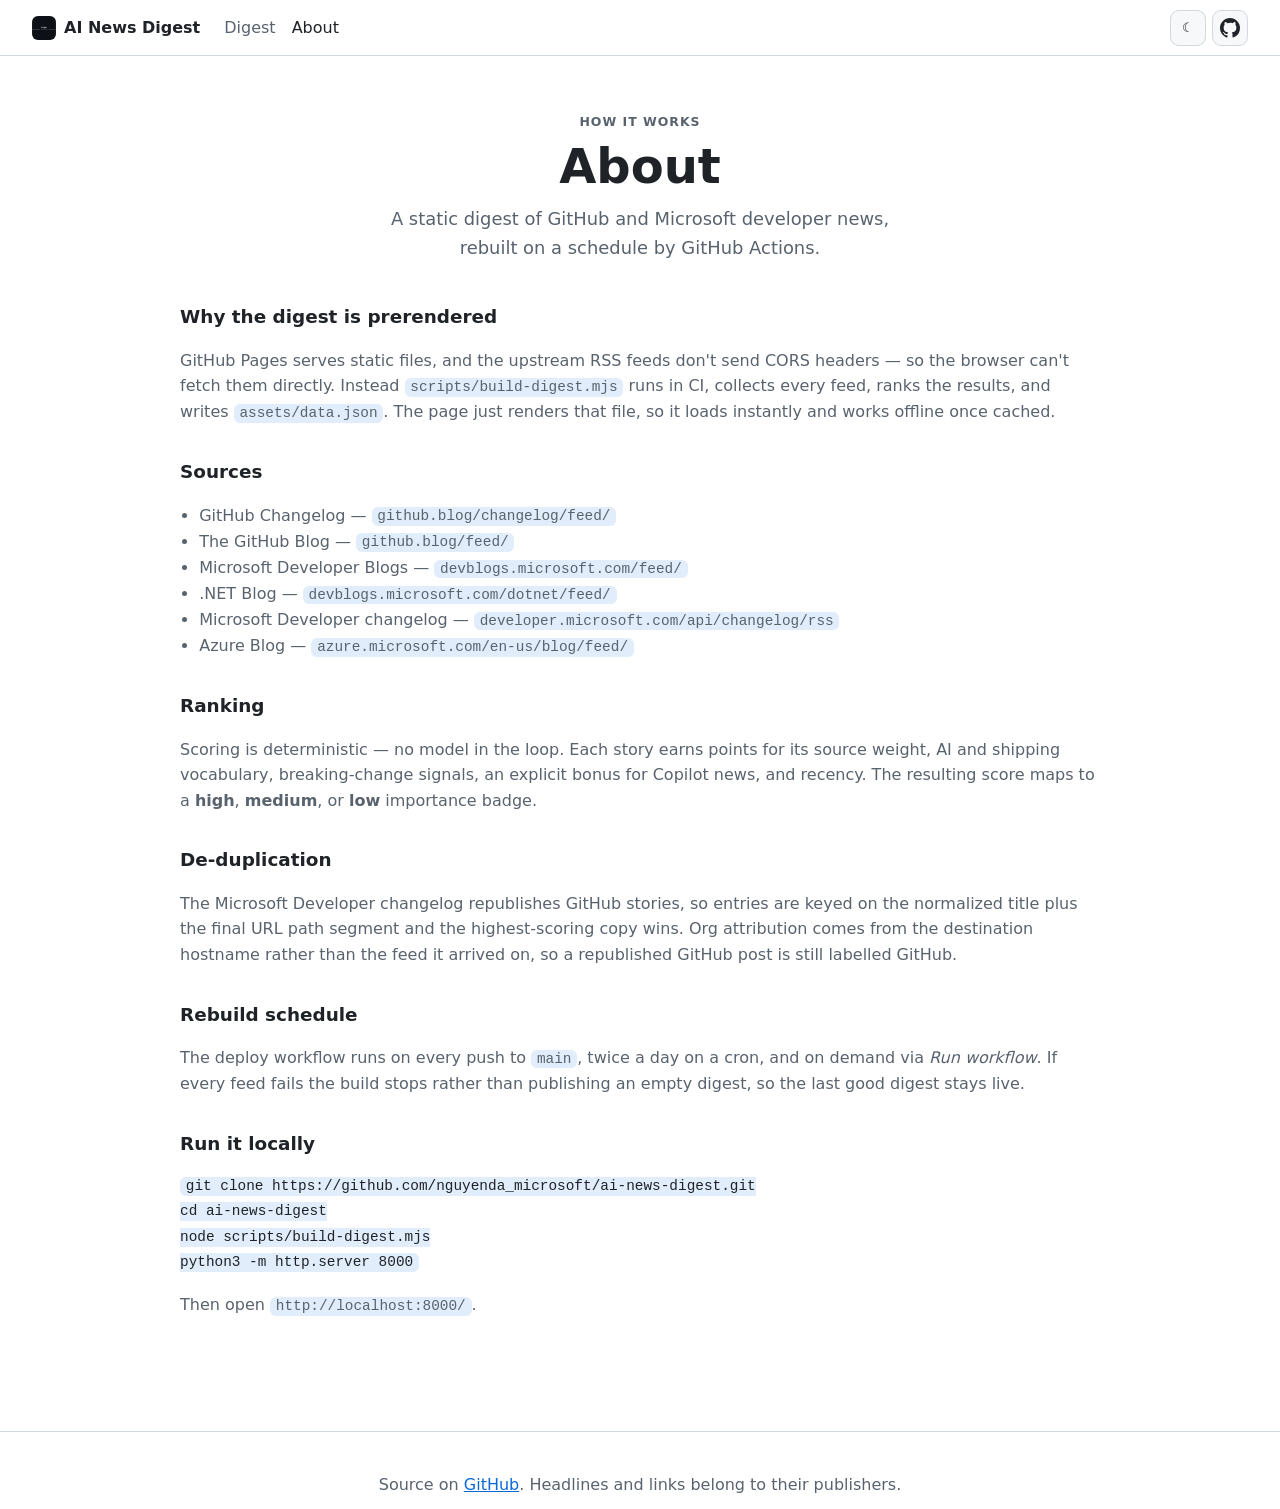
==== about.html @ 1d8b5e1a "Add AI News Digest static site for GitHub Pages Publishes the AI News Digest as a static site: the f" ====
<!DOCTYPE html>
<html lang="en">
  <head>
    <meta charset="utf-8" />
    <meta name="viewport" content="width=device-width, initial-scale=1" />
    <meta name="description" content="How AI News Digest collects, de-duplicates, and ranks GitHub and Microsoft developer news." />
    <title>About · AI News Digest</title>
    <link rel="icon" href="./assets/images/favicon.svg" />
    <script>
      (function () {
        try {
          var t = localStorage.getItem("theme") ||
            (matchMedia("(prefers-color-scheme: light)").matches ? "light" : "dark");
          document.documentElement.setAttribute("data-theme", t);
        } catch (e) {}
      })();
    </script>
    <link rel="stylesheet" href="./assets/styles.css" />
  </head>
  <body>
    <header class="topbar">
      <a class="brand" href="./index.html">
        <img class="brand-mark" src="./assets/images/logo.svg" alt="" width="24" height="24" />
        AI News Digest
      </a>
      <nav class="topnav">
        <a href="./index.html">Digest</a>
        <a href="./about.html" aria-current="page">About</a>
      </nav>
      <div class="bar-actions">
        <button id="theme-toggle" class="icon-btn" type="button" aria-label="Toggle color theme" title="Toggle theme"></button>
        <a class="icon-btn" href="https://github.com/nguyenda_microsoft/ai-news-digest" target="_blank" rel="noopener" aria-label="View source on GitHub" title="View source on GitHub">
          <svg viewBox="0 0 16 16" width="20" height="20" aria-hidden="true"><path fill="currentColor" d="M8 0C3.58 0 0 3.58 0 8c0 3.54 2.29 6.53 5.47 7.59.4.07.55-.17.55-.38 0-.19-.01-.82-.01-1.49-2.01.37-2.53-.49-2.69-.94-.09-.23-.48-.94-.82-1.13-.28-.15-.68-.52-.01-.53.63-.01 1.08.58 1.23.82.72 1.21 1.87.87 2.33.66.07-.52.28-.87.51-1.07-1.78-.2-3.64-.89-3.64-3.95 0-.87.31-1.59.82-2.15-.08-.2-.36-1.02.08-2.12 0 0 .67-.21 2.2.82a7.6 7.6 0 0 1 2-.27c.68 0 1.36.09 2 .27 1.53-1.04 2.2-.82 2.2-.82.44 1.1.16 1.92.08 2.12.51.56.82 1.27.82 2.15 0 3.07-1.87 3.75-3.65 3.95.29.25.54.73.54 1.48 0 1.07-.01 1.93-.01 2.2 0 .21.15.46.55.38A8.01 8.01 0 0 0 16 8c0-4.42-3.58-8-8-8z"/></svg>
        </a>
      </div>
    </header>

    <main class="wrap prose">
      <header class="hero">
        <p class="eyebrow">How it works</p>
        <h1>About</h1>
        <p class="lede">
          A static digest of GitHub and Microsoft developer news, rebuilt on a
          schedule by GitHub Actions.
        </p>
      </header>

      <h2>Why the digest is prerendered</h2>
      <p>
        GitHub Pages serves static files, and the upstream RSS feeds don't send
        CORS headers — so the browser can't fetch them directly. Instead
        <code>scripts/build-digest.mjs</code> runs in CI, collects every feed,
        ranks the results, and writes <code>assets/data.json</code>. The page just
        renders that file, so it loads instantly and works offline once cached.
      </p>

      <h2>Sources</h2>
      <ul>
        <li>GitHub Changelog — <code>github.blog/changelog/feed/</code></li>
        <li>The GitHub Blog — <code>github.blog/feed/</code></li>
        <li>Microsoft Developer Blogs — <code>devblogs.microsoft.com/feed/</code></li>
        <li>.NET Blog — <code>devblogs.microsoft.com/dotnet/feed/</code></li>
        <li>Microsoft Developer changelog — <code>developer.microsoft.com/api/changelog/rss</code></li>
        <li>Azure Blog — <code>azure.microsoft.com/en-us/blog/feed/</code></li>
      </ul>

      <h2>Ranking</h2>
      <p>
        Scoring is deterministic — no model in the loop. Each story earns points
        for its source weight, AI and shipping vocabulary, breaking-change
        signals, an explicit bonus for Copilot news, and recency. The resulting
        score maps to a <strong>high</strong>, <strong>medium</strong>, or
        <strong>low</strong> importance badge.
      </p>

      <h2>De-duplication</h2>
      <p>
        The Microsoft Developer changelog republishes GitHub stories, so entries
        are keyed on the normalized title plus the final URL path segment and the
        highest-scoring copy wins. Org attribution comes from the destination
        hostname rather than the feed it arrived on, so a republished GitHub post
        is still labelled GitHub.
      </p>

      <h2>Rebuild schedule</h2>
      <p>
        The deploy workflow runs on every push to <code>main</code>, twice a day
        on a cron, and on demand via <em>Run workflow</em>. If every feed fails
        the build stops rather than publishing an empty digest, so the last good
        digest stays live.
      </p>

      <h2>Run it locally</h2>
      <pre><code>git clone https://github.com/nguyenda_microsoft/ai-news-digest.git
cd ai-news-digest
node scripts/build-digest.mjs
python3 -m http.server 8000</code></pre>
      <p>Then open <code>http://localhost:8000/</code>.</p>
    </main>

    <footer class="foot">
      <p>
        Source on
        <a href="https://github.com/nguyenda_microsoft/ai-news-digest">GitHub</a>.
        Headlines and links belong to their publishers.
      </p>
    </footer>

    <script>
      const t = document.getElementById("theme-toggle");
      const paint = () => {
        t.textContent = document.documentElement.getAttribute("data-theme") === "light" ? "☾" : "☀";
      };
      t.addEventListener("click", () => {
        const next = document.documentElement.getAttribute("data-theme") === "light" ? "dark" : "light";
        document.documentElement.setAttribute("data-theme", next);
        try { localStorage.setItem("theme", next); } catch {}
        paint();
      });
      paint();
    </script>
  </body>
</html>
---- assets/styles.css ----
:root {
  --bg: #0d1117; --panel: #161b22; --border: #30363d;
  --fg: #e6edf3; --muted: #9198a1; --accent: #2f81f7;
  --ok: #3fb950; --err: #f85149;
  --radius: 12px;
}
:root[data-theme="light"] {
  --bg: #ffffff; --panel: #f6f8fa; --border: #d0d7de;
  --fg: #1f2328; --muted: #59636e; --accent: #0969da;
  --ok: #1a7f37; --err: #cf222e;
}
* { box-sizing: border-box; }
html { -webkit-text-size-adjust: 100%; }
body {
  margin: 0; background: var(--bg); color: var(--fg);
  font: 16px/1.6 -apple-system, BlinkMacSystemFont, "Segoe UI", system-ui, sans-serif;
  transition: background 0.2s ease, color 0.2s ease;
}
a { color: var(--accent); }
code {
  font-family: ui-monospace, SFMono-Regular, Menlo, monospace; font-size: 0.9em;
  background: color-mix(in srgb, var(--accent) 12%, transparent);
  padding: 0.1em 0.4em; border-radius: 6px;
}

/* Top bar */
.topbar {
  display: flex; align-items: center; gap: 1rem;
  padding: 0.6rem clamp(1rem, 4vw, 2rem);
  border-bottom: 1px solid var(--border); position: sticky; top: 0;
  background: color-mix(in srgb, var(--bg) 88%, transparent); backdrop-filter: blur(8px); z-index: 10;
}
.brand { font-weight: 700; text-decoration: none; color: var(--fg); }
.topnav { display: flex; gap: 1rem; margin-left: 0.5rem; }
.topnav a { color: var(--muted); text-decoration: none; font-weight: 500; }
.topnav a[aria-current="page"] { color: var(--fg); }
.bar-actions { margin-left: auto; display: flex; gap: 0.4rem; align-items: center; }
.icon-btn {
  display: inline-flex; align-items: center; justify-content: center;
  width: 36px; height: 36px; border-radius: 9px; border: 1px solid var(--border);
  background: var(--panel); color: var(--fg); cursor: pointer; text-decoration: none;
}
.icon-btn:hover { border-color: var(--accent); }

.wrap { max-width: 820px; margin: 0 auto; padding: clamp(1.5rem, 5vw, 3.5rem) 1.25rem; }
.hero { text-align: center; margin-bottom: 2.5rem; }
.eyebrow {
  text-transform: uppercase; letter-spacing: 0.08em; font-size: 0.78rem;
  font-weight: 600; color: var(--muted); margin: 0 0 0.5rem;
}
h1 { font-size: clamp(2rem, 6vw, 3rem); line-height: 1.1; margin: 0 0 0.75rem; }
.lede { font-size: 1.12rem; color: var(--muted); max-width: 48ch; margin: 0 auto; }

.card {
  background: var(--panel); border: 1px solid var(--border);
  border-radius: var(--radius); padding: 1.25rem 1.4rem; margin: 1rem 0;
}
.card h2 { margin: 0 0 0.25rem; font-size: 1.2rem; }
.muted { color: var(--muted); margin: 0 0 1rem; font-size: 0.95rem; }
.row { display: flex; gap: 0.6rem; flex-wrap: wrap; align-items: center; }

.btn {
  display: inline-block; padding: 0.55rem 1.05rem; border-radius: 9px;
  background: var(--accent); color: #fff; border: 1px solid transparent;
  font: inherit; font-weight: 600; cursor: pointer; text-decoration: none;
}
.btn-ghost { background: transparent; color: var(--fg); border-color: var(--border); }

/* Wider than the template default: story cards need the room. */
.wrap { max-width: 960px; }
.brand { display: inline-flex; align-items: center; gap: 0.5rem; }
.brand-mark { border-radius: 6px; }
.stamp { color: var(--muted); font-size: 0.9rem; margin: 1rem 0 0; }
.stamp.error { color: var(--err); }

/* Summary metrics */
.metrics {
  display: grid; gap: 0.75rem; margin-bottom: 1.5rem;
  grid-template-columns: repeat(auto-fit, minmax(150px, 1fr));
}
.metric {
  background: var(--panel); border: 1px solid var(--border);
  border-radius: var(--radius); padding: 0.9rem 1.1rem;
  display: flex; flex-direction: column; gap: 0.2rem;
}
.metric-label {
  text-transform: uppercase; letter-spacing: 0.07em;
  font-size: 0.72rem; font-weight: 600; color: var(--muted);
}
.metric-value { font-size: 1.9rem; font-weight: 700; line-height: 1.1; }

/* TL;DR */
.tldr { margin: 0; padding-left: 1.2rem; display: grid; gap: 0.5rem; }
.tldr a { text-decoration: none; font-weight: 600; }
.tldr a:hover { text-decoration: underline; }
.tldr-src { color: var(--muted); font-size: 0.9rem; }

/* Filters */
.filters { display: flex; gap: 0.75rem; flex-wrap: wrap; align-items: flex-end; }
.field { display: flex; flex-direction: column; gap: 0.25rem; }
.field-label {
  text-transform: uppercase; letter-spacing: 0.06em;
  font-size: 0.7rem; font-weight: 600; color: var(--muted);
}
input, select {
  padding: 0.5rem 0.65rem; border-radius: 9px; border: 1px solid var(--border);
  background: var(--bg); color: var(--fg); font: inherit; min-width: 9rem;
}
input:focus-visible, select:focus-visible, .tag:focus-visible, .btn:focus-visible {
  outline: 2px solid var(--accent); outline-offset: 1px;
}
.btn {
  display: inline-block; padding: 0.5rem 1rem; border-radius: 9px;
  background: var(--accent); color: #fff; border: 1px solid transparent;
  font: inherit; font-weight: 600; cursor: pointer; text-decoration: none;
}

/* Story list */
.section-head { display: flex; align-items: baseline; gap: 0.75rem; margin: 2rem 0 0.75rem; }
.section-head h2 { margin: 0; font-size: 1.2rem; }
.count { color: var(--muted); font-size: 0.9rem; margin: 0; }
.stories { list-style: none; padding: 0; margin: 0; display: grid; gap: 0.75rem; }
.story {
  background: var(--panel); border: 1px solid var(--border);
  border-left: 3px solid var(--border);
  border-radius: var(--radius); padding: 1rem 1.2rem;
}
.story.imp-high { border-left-color: var(--accent); }
.story.imp-medium { border-left-color: var(--muted); }
.story-meta {
  display: flex; align-items: center; gap: 0.45rem; flex-wrap: wrap;
  font-size: 0.82rem; color: var(--muted); margin-bottom: 0.4rem;
}
.badge {
  text-transform: uppercase; letter-spacing: 0.05em; font-size: 0.68rem; font-weight: 700;
  padding: 0.12rem 0.45rem; border-radius: 999px; border: 1px solid currentColor;
}
.badge-high { color: var(--accent); }
.badge-medium { color: var(--muted); }
.badge-low { color: var(--muted); opacity: 0.75; }
.chip {
  font-size: 0.72rem; font-weight: 600; padding: 0.12rem 0.45rem;
  border-radius: 999px; background: color-mix(in srgb, var(--fg) 10%, transparent);
}
.dot { opacity: 0.5; }
.story-heading { margin: 0 0 0.35rem; font-size: 1.05rem; line-height: 1.35; }
.story-title { color: var(--fg); text-decoration: none; }
.story-title:hover { color: var(--accent); text-decoration: underline; }
.story-summary { margin: 0; color: var(--muted); font-size: 0.94rem; }
.tags { display: flex; gap: 0.35rem; flex-wrap: wrap; margin-top: 0.6rem; }
.tag {
  font: inherit; font-size: 0.74rem; cursor: pointer;
  padding: 0.15rem 0.5rem; border-radius: 999px;
  border: 1px solid var(--border); background: transparent; color: var(--muted);
}
.tag:hover { border-color: var(--accent); color: var(--accent); }
.empty { color: var(--muted); text-align: center; padding: 2rem 0; }

/* Sources */
.sources { list-style: none; padding: 0; margin: 0; display: grid; gap: 0.5rem; }
.source { display: flex; align-items: center; gap: 0.6rem; flex-wrap: wrap; font-size: 0.92rem; }
.source-dot { color: var(--ok); }
.source.err .source-dot { color: var(--err); }
.source-label { font-weight: 600; }
.source-count { color: var(--muted); margin-left: auto; font-size: 0.85rem; }

.prose { color: var(--fg); }
.prose h2 { margin: 2rem 0 0.5rem; font-size: 1.15rem; }
.prose p, .prose li { color: var(--muted); }
.prose ul { padding-left: 1.2rem; }

@media (prefers-reduced-motion: reduce) { body { transition: none; } }


.foot { text-align: center; color: var(--muted); border-top: 1px solid var(--border); padding-top: 1.5rem; margin-top: 2.5rem; }
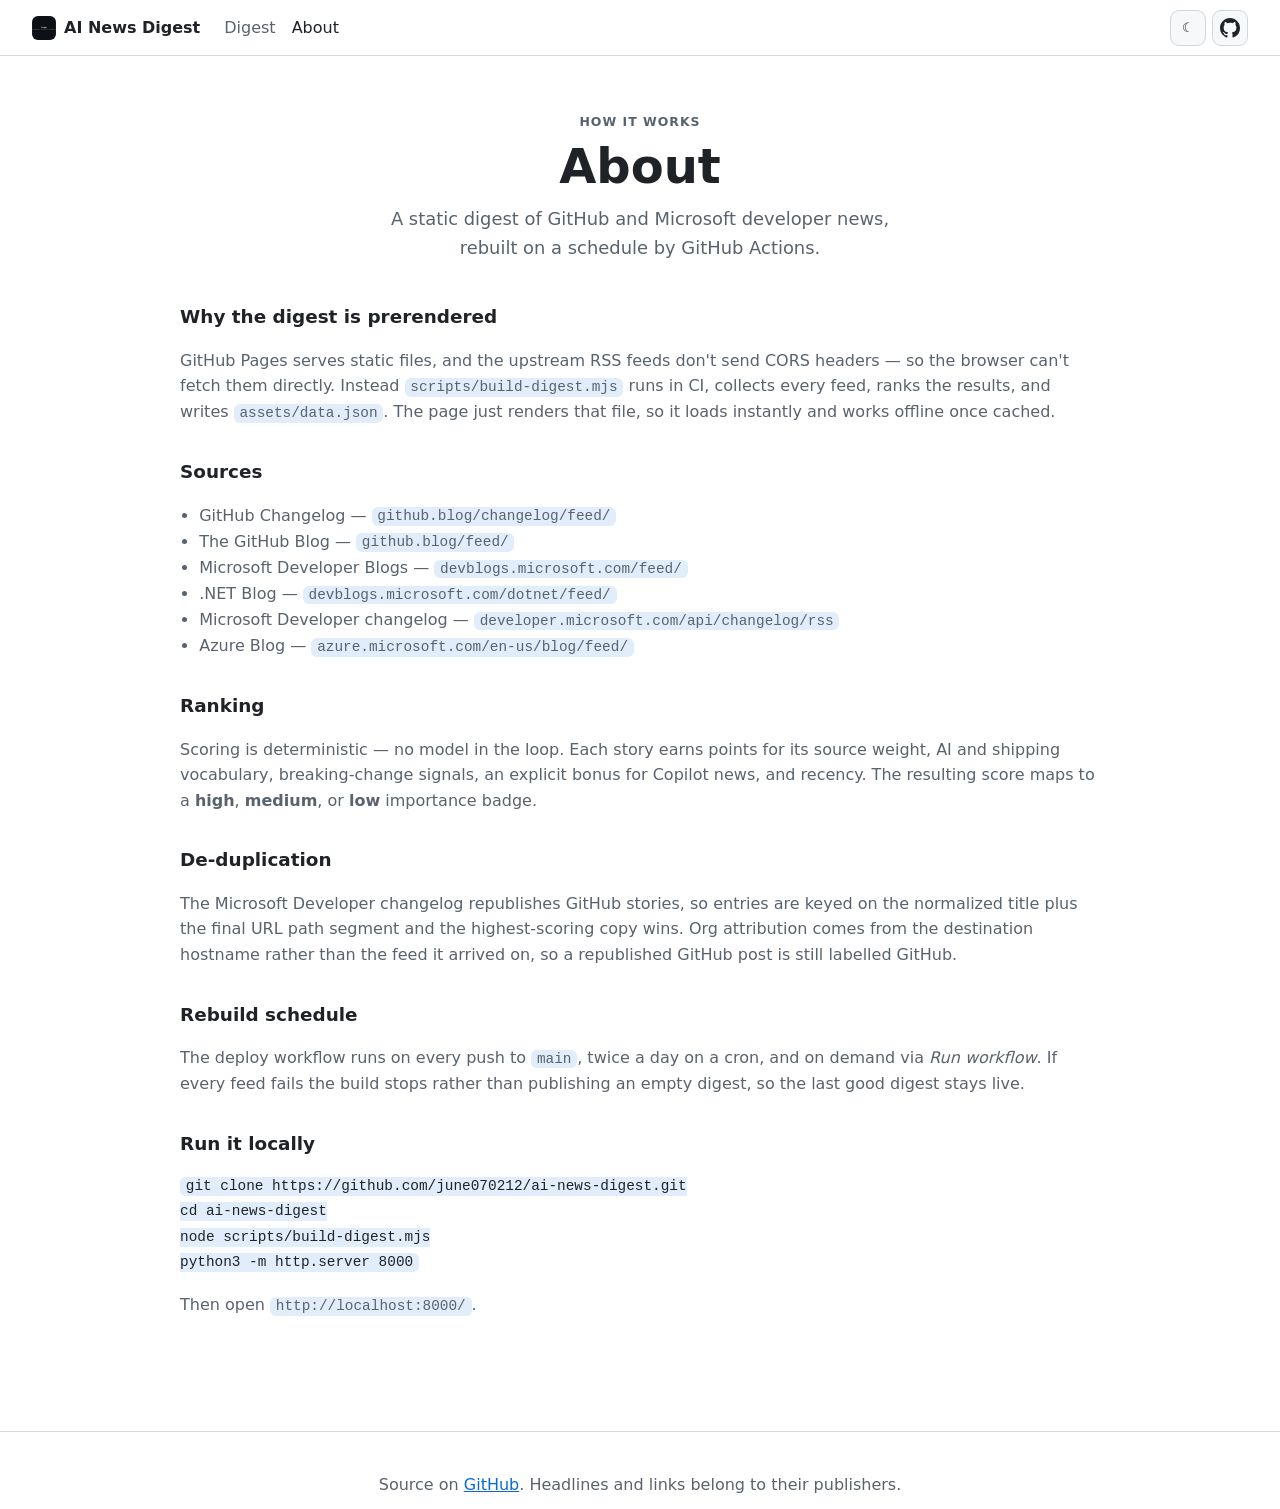
==== commit 56d955e0: "june070212 Repoint the canonical, OG, and source URLs at june070212 so the site can publish to GitHu" ====
--- a/about.html
+++ b/about.html
@@ -29,7 +29,7 @@
       </nav>
       <div class="bar-actions">
         <button id="theme-toggle" class="icon-btn" type="button" aria-label="Toggle color theme" title="Toggle theme"></button>
-        <a class="icon-btn" href="https://github.com/nguyenda_microsoft/ai-news-digest" target="_blank" rel="noopener" aria-label="View source on GitHub" title="View source on GitHub">
+        <a class="icon-btn" href="https://github.com/june070212/ai-news-digest" target="_blank" rel="noopener" aria-label="View source on GitHub" title="View source on GitHub">
           <svg viewBox="0 0 16 16" width="20" height="20" aria-hidden="true"><path fill="currentColor" d="M8 0C3.58 0 0 3.58 0 8c0 3.54 2.29 6.53 5.47 7.59.4.07.55-.17.55-.38 0-.19-.01-.82-.01-1.49-2.01.37-2.53-.49-2.69-.94-.09-.23-.48-.94-.82-1.13-.28-.15-.68-.52-.01-.53.63-.01 1.08.58 1.23.82.72 1.21 1.87.87 2.33.66.07-.52.28-.87.51-1.07-1.78-.2-3.64-.89-3.64-3.95 0-.87.31-1.59.82-2.15-.08-.2-.36-1.02.08-2.12 0 0 .67-.21 2.2.82a7.6 7.6 0 0 1 2-.27c.68 0 1.36.09 2 .27 1.53-1.04 2.2-.82 2.2-.82.44 1.1.16 1.92.08 2.12.51.56.82 1.27.82 2.15 0 3.07-1.87 3.75-3.65 3.95.29.25.54.73.54 1.48 0 1.07-.01 1.93-.01 2.2 0 .21.15.46.55.38A8.01 8.01 0 0 0 16 8c0-4.42-3.58-8-8-8z"/></svg>
         </a>
       </div>
@@ -91,7 +91,7 @@
       </p>
 
       <h2>Run it locally</h2>
-      <pre><code>git clone https://github.com/nguyenda_microsoft/ai-news-digest.git
+      <pre><code>git clone https://github.com/june070212/ai-news-digest.git
 cd ai-news-digest
 node scripts/build-digest.mjs
 python3 -m http.server 8000</code></pre>
@@ -101,7 +101,7 @@
     <footer class="foot">
       <p>
         Source on
-        <a href="https://github.com/nguyenda_microsoft/ai-news-digest">GitHub</a>.
+        <a href="https://github.com/june070212/ai-news-digest">GitHub</a>.
         Headlines and links belong to their publishers.
       </p>
     </footer>
